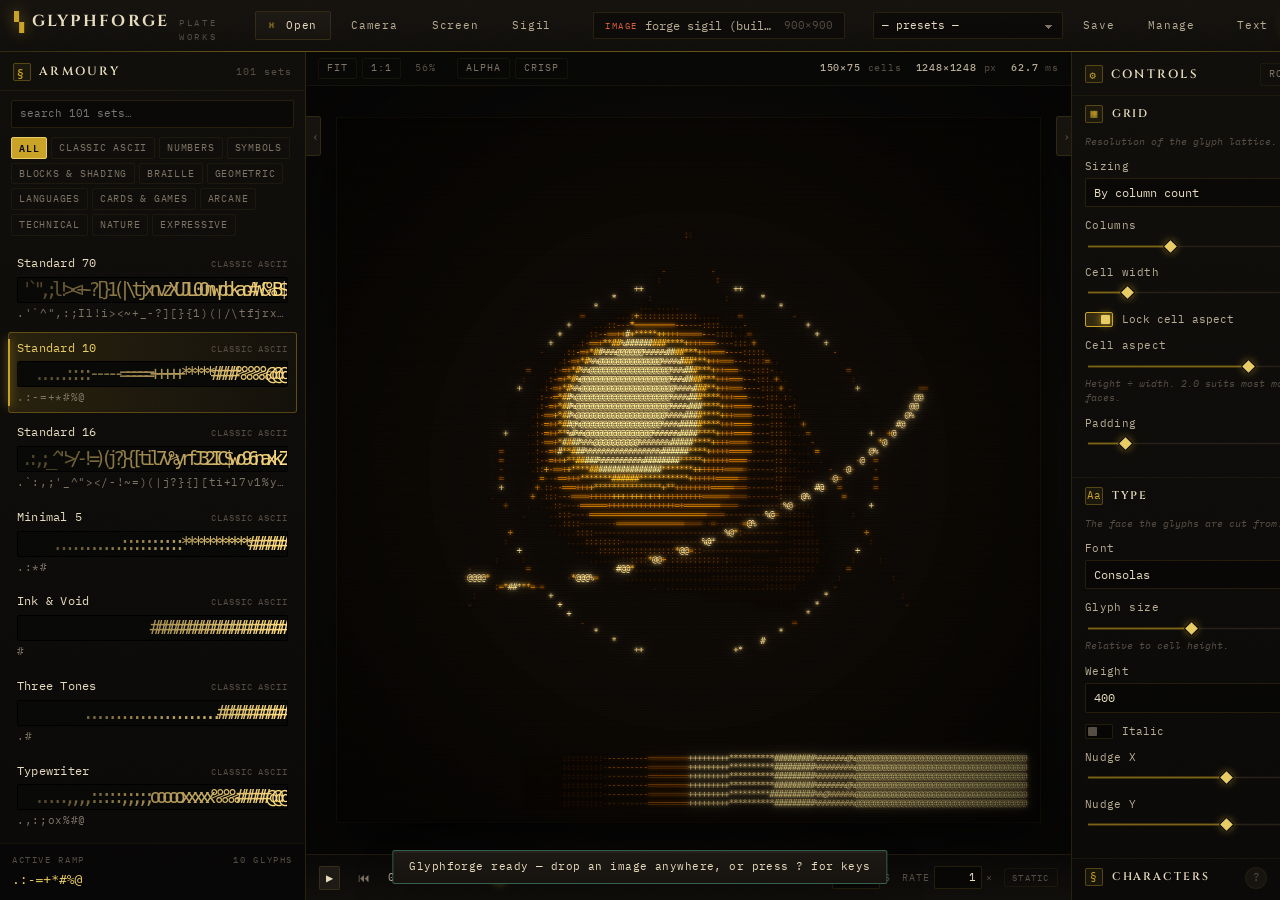
==== index.html @ 23aca5ae "Glyphforge: a browser studio for glyph art A dependency-free ASCII/glyph art generator that runs ent" ====
<!doctype html>
<html lang="en">
<head>
<meta charset="utf-8">
<meta name="viewport" content="width=device-width, initial-scale=1">
<title>Glyphforge — ASCII Plate Works</title>
<meta name="description" content="A studio for turning images, video and live capture into glyph art.">

<link rel="preconnect" href="https://fonts.googleapis.com">
<link rel="preconnect" href="https://fonts.gstatic.com" crossorigin>
<link href="https://fonts.googleapis.com/css2?family=Cinzel:wght@400;600;700&family=IBM+Plex+Mono:ital,wght@0,300;0,400;0,500;0,600;1,400&display=swap" rel="stylesheet">

<link rel="stylesheet" href="css/app.css">
<link rel="icon" href="data:image/svg+xml,%3Csvg xmlns='http://www.w3.org/2000/svg' viewBox='0 0 32 32'%3E%3Crect width='32' height='32' fill='%230a0908'/%3E%3Ctext x='16' y='23' font-size='20' text-anchor='middle' fill='%23c9a227' font-family='serif'%3E%40%3C/text%3E%3C/svg%3E">
</head>
<body>

<div class="grain" aria-hidden="true"></div>

<div class="app">

  <!-- ══════════════════════════ TOP BAR ══════════════════════════ -->
  <header class="topbar">
    <div class="mark">
      <span class="mark-glyph">▚</span>
      <span class="mark-name">Glyphforge</span>
      <span class="mark-sub">plate works</span>
    </div>

    <nav class="tb-group" aria-label="Source">
      <button class="btn" id="btnOpen" title="Open image, video, GIF or a folder of frames (O)">
        <span class="btn-key">⌘</span> Open
      </button>
      <button class="btn btn-quiet" id="btnCam" title="Use the camera as a live source">Camera</button>
      <button class="btn btn-quiet" id="btnScreen" title="Capture a screen or window">Screen</button>
      <button class="btn btn-quiet" id="btnSample" title="Return to the built-in test sigil">Sigil</button>
    </nav>

    <div class="tb-spacer"></div>

    <div class="tb-group tb-source" id="sourceInfo" title="Current source">
      <span class="src-kind" id="srcKind">image</span>
      <span class="src-name" id="srcName">forge sigil</span>
      <span class="src-dim" id="srcDim">900×900</span>
    </div>

    <div class="tb-spacer"></div>

    <nav class="tb-group" aria-label="Presets">
      <select id="presetSelect" class="select select-preset" title="Load a preset">
        <option value="">— presets —</option>
      </select>
      <button class="btn btn-quiet" id="btnPresetSave" title="Save current settings as a preset (S)">Save</button>
      <button class="btn btn-quiet" id="btnPresetManage" title="Manage, import and export presets">Manage</button>
    </nav>

    <nav class="tb-group" aria-label="Output">
      <button class="btn btn-quiet" id="btnText" title="View and copy as plain text (T)">Text</button>
      <button class="btn btn-gold" id="btnExport" title="Export (E)">Export</button>
    </nav>
  </header>

  <!-- ══════════════════════════ BODY ══════════════════════════ -->
  <main class="body">

    <!-- ─────────── LEFT: glyph armoury ─────────── -->
    <aside class="rail rail-left" id="railLeft">
      <div class="rail-head">
        <h2 class="rail-title"><span class="sigil">§</span> Armoury</h2>
        <span class="rail-count" id="setCount">—</span>
      </div>

      <div class="rail-search">
        <input type="search" id="setSearch" placeholder="search 60+ sets…" autocomplete="off" spellcheck="false">
      </div>

      <div class="cat-strip" id="catStrip" role="tablist" aria-label="Character categories"></div>

      <div class="set-list" id="setList" role="listbox" aria-label="Character sets"></div>

      <div class="rail-foot">
        <div class="ramp-readout">
          <div class="ramp-label">active ramp <span id="rampLen"></span></div>
          <div class="ramp-glyphs" id="rampGlyphs"></div>
        </div>
      </div>
    </aside>

    <button class="rail-toggle rail-toggle-left" id="toggleLeft" title="Collapse the armoury">‹</button>

    <!-- ─────────── CENTRE: stage ─────────── -->
    <section class="stage">
      <div class="stage-bar">
        <div class="sb-group">
          <button class="chip" id="btnFit" title="Fit plate to view (F)">Fit</button>
          <button class="chip" id="btnActual" title="Actual pixels (1)">1:1</button>
          <span class="chip chip-static" id="zoomLabel">100%</span>
        </div>
        <div class="sb-group">
          <button class="chip chip-toggle" id="btnCheck" title="Show a checkerboard behind transparency">Alpha</button>
          <button class="chip chip-toggle" id="btnPixel" title="Disable smoothing when zoomed">Crisp</button>
        </div>
        <div class="sb-spacer"></div>
        <div class="sb-group sb-stats">
          <span class="stat"><b id="statGrid">—</b> cells</span>
          <span class="stat"><b id="statSize">—</b> px</span>
          <span class="stat"><b id="statMs">—</b> ms</span>
        </div>
      </div>

      <div class="viewport" id="viewport">
        <div class="plate-wrap" id="plateWrap">
          <canvas id="plate"></canvas>
        </div>
        <div class="drop-veil" id="dropVeil">
          <div class="drop-inner">
            <div class="drop-mark">▚</div>
            <div class="drop-text">release to forge</div>
            <div class="drop-hint">images · video · gif · webp · frame sequences</div>
          </div>
        </div>
      </div>

      <div class="transport" id="transport">
        <button class="tp-btn" id="btnPlay" title="Play / pause (Space)">▶</button>
        <button class="tp-btn tp-quiet" id="btnRewind" title="Return to zero (Home)">⏮</button>
        <div class="tp-time"><span id="tpTime">0.00</span><span class="tp-dim">/</span><span id="tpDur">8.00</span>s</div>
        <input type="range" class="tp-scrub" id="tpScrub" min="0" max="1000" value="0" title="Scrub the timeline">
        <label class="tp-field" title="Loop length driving the LFOs">
          loop <input type="number" id="tpLoop" min="0.5" max="120" step="0.5" value="8"><span>s</span>
        </label>
        <label class="tp-field" title="Playback rate">
          rate <input type="number" id="tpSpeed" min="0.05" max="8" step="0.05" value="1"><span>×</span>
        </label>
        <span class="tp-badge" id="tpBadge">static</span>
      </div>
    </section>

    <button class="rail-toggle rail-toggle-right" id="toggleRight" title="Collapse controls">›</button>

    <!-- ─────────── RIGHT: controls ─────────── -->
    <aside class="rail rail-right" id="railRight">
      <div class="rail-head">
        <h2 class="rail-title"><span class="sigil">⚙</span> Controls</h2>
        <div class="rail-head-actions">
          <button class="mini" id="btnRandom" title="Randomise the look (R)">Roll</button>
          <button class="mini" id="btnReset" title="Reset every parameter">Reset</button>
        </div>
      </div>
      <div class="groups" id="groups"></div>
    </aside>
  </main>
</div>

<!-- ══════════════════════════ MODALS ══════════════════════════ -->

<div class="modal-veil" id="modalVeil" hidden>

  <!-- Export -->
  <div class="modal" id="modalExport" hidden role="dialog" aria-labelledby="exportTitle">
    <div class="modal-head">
      <h3 id="exportTitle"><span class="sigil">⬓</span> Export</h3>
      <button class="modal-x" data-close>✕</button>
    </div>
    <div class="modal-body">
      <div class="tabs" id="exportTabs">
        <button class="tab is-on" data-tab="still">Still</button>
        <button class="tab" data-tab="text">Text &amp; vector</button>
        <button class="tab" data-tab="motion">Motion</button>
      </div>

      <section class="tabpane is-on" data-pane="still">
        <div class="field">
          <label>Scale</label>
          <select id="exScale" class="select">
            <option value="1">1× — as rendered</option>
            <option value="2">2×</option>
            <option value="3">3×</option>
            <option value="4">4×</option>
          </select>
        </div>
        <p class="note" id="exStillNote">—</p>
        <div class="modal-actions">
          <button class="btn btn-gold" id="exPNG">Save PNG</button>
          <button class="btn" id="exJPG">Save JPEG</button>
          <button class="btn btn-quiet" id="exClip">Copy image</button>
        </div>
      </section>

      <section class="tabpane" data-pane="text">
        <label class="check"><input type="checkbox" id="exTrim" checked> Trim trailing spaces</label>
        <p class="note">Plain text drops colour. ANSI keeps 24-bit colour for terminals.
           SVG and HTML both stay live text you can select and restyle.</p>
        <div class="modal-actions">
          <button class="btn btn-gold" id="exTXT">Save .txt</button>
          <button class="btn" id="exANSI">Save .ans</button>
          <button class="btn" id="exSVG">Save .svg</button>
          <button class="btn" id="exHTML">Save .html</button>
          <button class="btn btn-quiet" id="exCopyText">Copy text</button>
        </div>
      </section>

      <section class="tabpane" data-pane="motion">
        <div class="field-row">
          <div class="field">
            <label>Format</label>
            <select id="exFormat" class="select">
              <option value="gif">Animated GIF — frame exact</option>
              <option value="webm">Video (WebM) — records in real time</option>
              <option value="zip">PNG sequence (.zip) — frame exact</option>
              <option value="txtzip">Text sequence (.zip) — frame exact</option>
            </select>
          </div>
          <div class="field field-narrow">
            <label>FPS</label>
            <input type="number" id="exFps" class="input" min="1" max="60" step="1" value="20">
          </div>
          <div class="field field-narrow">
            <label>Seconds</label>
            <input type="number" id="exDur" class="input" min="0.2" max="120" step="0.1" value="4">
          </div>
        </div>
        <div class="field-row" id="gifOpts">
          <div class="field field-narrow">
            <label>GIF colours</label>
            <select id="exColors" class="select">
              <option value="256">256</option>
              <option value="128">128</option>
              <option value="64">64</option>
              <option value="32">32</option>
              <option value="16">16</option>
            </select>
          </div>
          <label class="check"><input type="checkbox" id="exGifDither"> Dither GIF colours</label>
        </div>
        <p class="note" id="exMotionNote">—</p>
        <div class="progress" id="exProgress" hidden>
          <div class="progress-bar"><i id="exProgressBar"></i></div>
          <div class="progress-text" id="exProgressText">—</div>
        </div>
        <div class="modal-actions">
          <button class="btn btn-gold" id="exRender">Render</button>
          <button class="btn btn-quiet" id="exCancel" hidden>Cancel</button>
        </div>
      </section>
    </div>
  </div>

  <!-- Text view -->
  <div class="modal modal-wide" id="modalText" hidden role="dialog" aria-labelledby="textTitle">
    <div class="modal-head">
      <h3 id="textTitle"><span class="sigil">≡</span> Plain text</h3>
      <button class="modal-x" data-close>✕</button>
    </div>
    <div class="modal-body">
      <div class="text-tools">
        <span class="note" id="textStats">—</span>
        <div class="tt-actions">
          <button class="btn btn-quiet" id="txtCopy">Copy</button>
          <button class="btn btn-quiet" id="txtSave">Save .txt</button>
        </div>
      </div>
      <textarea id="textOut" class="text-out" readonly spellcheck="false"></textarea>
    </div>
  </div>

  <!-- Preset manager -->
  <div class="modal" id="modalPresets" hidden role="dialog" aria-labelledby="presetTitle">
    <div class="modal-head">
      <h3 id="presetTitle"><span class="sigil">✦</span> Presets</h3>
      <button class="modal-x" data-close>✕</button>
    </div>
    <div class="modal-body">
      <div class="field-row">
        <div class="field">
          <label>Save current settings as</label>
          <input type="text" id="presetName" class="input" placeholder="name this plate" maxlength="60">
        </div>
        <button class="btn btn-gold" id="presetSaveGo">Save</button>
      </div>
      <div class="preset-list" id="presetList"></div>
      <div class="modal-actions modal-actions-split">
        <div>
          <button class="btn btn-quiet" id="presetImport">Import JSON…</button>
          <input type="file" id="presetFile" accept=".json,application/json" hidden>
        </div>
        <div>
          <button class="btn btn-quiet" id="presetExportAll">Export all</button>
        </div>
      </div>
    </div>
  </div>

  <!-- Animation binding editor -->
  <div class="modal modal-narrow" id="modalAnim" hidden role="dialog" aria-labelledby="animTitle">
    <div class="modal-head">
      <h3 id="animTitle"><span class="sigil">∿</span> Animate <em id="animParam"></em></h3>
      <button class="modal-x" data-close>✕</button>
    </div>
    <div class="modal-body" id="animBody"></div>
  </div>

  <!-- Help -->
  <div class="modal" id="modalHelp" hidden role="dialog" aria-labelledby="helpTitle">
    <div class="modal-head">
      <h3 id="helpTitle"><span class="sigil">?</span> Shortcuts</h3>
      <button class="modal-x" data-close>✕</button>
    </div>
    <div class="modal-body">
      <dl class="keys">
        <dt>O</dt><dd>Open a file</dd>
        <dt>Space</dt><dd>Play / pause</dd>
        <dt>F</dt><dd>Fit plate to view</dd>
        <dt>1</dt><dd>Actual pixels</dd>
        <dt>T</dt><dd>Plain-text view</dd>
        <dt>E</dt><dd>Export</dd>
        <dt>S</dt><dd>Save preset</dd>
        <dt>R</dt><dd>Roll a random look</dd>
        <dt>[ &nbsp;]</dt><dd>Character offset −/+</dd>
        <dt>, &nbsp;.</dt><dd>Depth −/+</dd>
        <dt>&lt; &nbsp;&gt;</dt><dd>Columns −/+</dd>
        <dt>I</dt><dd>Invert</dd>
        <dt>X</dt><dd>Reverse ramp</dd>
        <dt>↑ ↓</dt><dd>Previous / next character set</dd>
        <dt>Esc</dt><dd>Close dialog</dd>
        <dt>?</dt><dd>This list</dd>
      </dl>
      <p class="note">Drop files anywhere on the stage. Everything runs locally — nothing is uploaded.</p>
    </div>
  </div>
</div>

<div class="toast-stack" id="toasts" aria-live="polite"></div>

<button class="help-fab" id="btnHelp" title="Shortcuts (?)">?</button>

<input type="file" id="fileInput" accept="image/*,video/*" multiple hidden>

<!-- ══════════════════════════ SCRIPTS ══════════════════════════ -->
<script src="js/charsets.js"></script>
<script src="js/palettes.js"></script>
<script src="js/imageproc.js"></script>
<script src="js/renderer.js"></script>
<script src="js/media.js"></script>
<script src="js/params.js"></script>
<script src="js/anim.js"></script>
<script src="js/lib/zip.js"></script>
<script src="js/lib/gifenc.js"></script>
<script src="js/exporters.js"></script>
<script src="js/presets.js"></script>
<script src="js/ui.js"></script>
<script src="js/main.js"></script>
</body>
</html>
---- css/app.css ----
/* ==========================================================================
   GLYPHFORGE — app.css
   "Forge & Vellum": engraved caps, gold-leaf hairlines, ember accents on a
   warm near-black. Ornament lives at the edges; the controls stay surgical.
   ========================================================================== */

/* ───────────────────────────── tokens ───────────────────────────── */
:root {
  --ink:        #0a0908;
  --ink-1:      #100e0b;
  --ink-2:      #16130f;
  --ink-3:      #1d1914;
  --ink-4:      #262019;

  --vellum:     #e8dcc0;
  --vellum-2:   #b8ac94;
  --vellum-3:   #7d7364;
  --vellum-4:   #554d43;

  --gold:       #c9a227;
  --gold-hi:    #e8cc63;
  --gold-lo:    #7a6218;
  --ember:      #d95d39;
  --ember-hi:   #f08a5d;
  --verdigris:  #4a9c86;

  --rule:        rgba(201, 162, 39, 0.15);
  --rule-strong: rgba(201, 162, 39, 0.34);
  --rule-faint:  rgba(201, 162, 39, 0.07);

  --display: 'Cinzel', 'Trajan Pro', 'Palatino Linotype', 'Book Antiqua', Georgia, serif;
  --mono: 'IBM Plex Mono', 'Cascadia Mono', Consolas, 'DejaVu Sans Mono', monospace;

  --rail-w: 306px;
  --topbar-h: 52px;
  --transport-h: 46px;

  --ease: cubic-bezier(.22, .61, .36, 1);
  --shadow-lift: 0 18px 48px -12px rgba(0, 0, 0, .85), 0 2px 0 rgba(232, 220, 192, .04) inset;
}

/* ───────────────────────────── reset ───────────────────────────── */
*, *::before, *::after { box-sizing: border-box; }

html, body {
  height: 100%;
  margin: 0;
  overflow: hidden;
}

body {
  background: var(--ink);
  color: var(--vellum-2);
  font-family: var(--mono);
  font-size: 12px;
  font-weight: 400;
  line-height: 1.45;
  -webkit-font-smoothing: antialiased;
  text-rendering: optimizeLegibility;
  font-variant-numeric: tabular-nums;
}

::selection { background: var(--gold); color: var(--ink); }

/* film grain over everything — the plate should never look like flat pixels */
.grain {
  position: fixed;
  inset: 0;
  z-index: 9000;
  pointer-events: none;
  opacity: .04;
  mix-blend-mode: overlay;
  background-image: url("data:image/svg+xml,%3Csvg xmlns='http://www.w3.org/2000/svg' width='220' height='220'%3E%3Cfilter id='n'%3E%3CfeTurbulence type='fractalNoise' baseFrequency='0.85' numOctaves='4' stitchTiles='stitch'/%3E%3C/filter%3E%3Crect width='100%25' height='100%25' filter='url(%23n)'/%3E%3C/svg%3E");
}

/* ───────────────────────────── scrollbars ───────────────────────────── */
* { scrollbar-width: thin; scrollbar-color: var(--ink-4) transparent; }
::-webkit-scrollbar { width: 9px; height: 9px; }
::-webkit-scrollbar-track { background: transparent; }
::-webkit-scrollbar-thumb {
  background: var(--ink-4);
  border: 2px solid var(--ink-1);
  border-radius: 6px;
}
::-webkit-scrollbar-thumb:hover { background: var(--gold-lo); }

/* ───────────────────────────── shell ───────────────────────────── */
.app {
  display: grid;
  grid-template-rows: var(--topbar-h) 1fr;
  height: 100vh;
}

/* ═════════════════════════════ TOP BAR ═════════════════════════════ */
.topbar {
  display: flex;
  align-items: center;
  gap: 14px;
  padding: 0 14px;
  background: linear-gradient(180deg, var(--ink-2), var(--ink-1));
  border-bottom: 1px solid var(--rule);
  position: relative;
  z-index: 40;
}
.topbar::after {
  /* a hairline of gold leaf under the bar */
  content: '';
  position: absolute;
  left: 0; right: 0; bottom: -1px; height: 1px;
  background: linear-gradient(90deg, transparent, var(--rule-strong) 18%, var(--rule-strong) 82%, transparent);
}

.mark { display: flex; align-items: baseline; gap: 8px; user-select: none; }
.mark-glyph {
  font-size: 17px;
  color: var(--gold);
  transform: translateY(1px);
  text-shadow: 0 0 14px rgba(201, 162, 39, .55);
}
.mark-name {
  font-family: var(--display);
  font-weight: 700;
  font-size: 16px;
  letter-spacing: .13em;
  color: var(--vellum);
  text-transform: uppercase;
}
.mark-sub {
  font-size: 9px;
  letter-spacing: .3em;
  text-transform: uppercase;
  color: var(--vellum-4);
  padding-left: 2px;
}

.tb-group { display: flex; align-items: center; gap: 6px; }
.tb-spacer { flex: 1 1 auto; }

.tb-source {
  gap: 8px;
  padding: 4px 11px;
  border: 1px solid var(--rule);
  border-radius: 2px;
  background: rgba(0, 0, 0, .3);
  max-width: 34vw;
  overflow: hidden;
}
.src-kind {
  font-size: 9px; letter-spacing: .16em; text-transform: uppercase;
  color: var(--ember); flex: none;
}
.src-name {
  color: var(--vellum-2);
  white-space: nowrap; overflow: hidden; text-overflow: ellipsis;
}
.src-dim { color: var(--vellum-4); flex: none; font-size: 11px; }

/* ───────────────────────────── buttons ───────────────────────────── */
.btn {
  font: inherit;
  font-size: 11px;
  letter-spacing: .07em;
  color: var(--vellum);
  background: linear-gradient(180deg, var(--ink-3), var(--ink-2));
  border: 1px solid var(--rule);
  border-radius: 2px;
  padding: 6px 13px;
  cursor: pointer;
  transition: background .15s var(--ease), border-color .15s var(--ease), color .15s var(--ease), transform .08s var(--ease);
  white-space: nowrap;
}
.btn:hover { border-color: var(--rule-strong); background: linear-gradient(180deg, var(--ink-4), var(--ink-3)); }
.btn:active { transform: translateY(1px); }
.btn:focus-visible { outline: 1px solid var(--gold); outline-offset: 1px; }

.btn-quiet { color: var(--vellum-2); background: transparent; border-color: transparent; }
.btn-quiet:hover { color: var(--vellum); background: rgba(255, 255, 255, .035); border-color: var(--rule); }

.btn-gold {
  color: #1a1408;
  background: linear-gradient(180deg, var(--gold-hi), var(--gold));
  border-color: var(--gold-hi);
  font-weight: 600;
  box-shadow: 0 0 20px -6px rgba(201, 162, 39, .7);
}
.btn-gold:hover { background: linear-gradient(180deg, #f4dd85, var(--gold-hi)); }

.btn-key {
  font-size: 10px; color: var(--gold); opacity: .8; margin-right: 3px;
}

.btn[disabled] { opacity: .38; pointer-events: none; }

.mini {
  font: inherit; font-size: 10px;
  letter-spacing: .1em; text-transform: uppercase;
  color: var(--vellum-3);
  background: transparent;
  border: 1px solid var(--rule-faint);
  border-radius: 2px;
  padding: 3px 8px;
  cursor: pointer;
  transition: all .15s var(--ease);
}
.mini:hover { color: var(--gold-hi); border-color: var(--rule-strong); }

/* ───────────────────────────── selects & inputs ───────────────────────────── */
.select, .input, input[type="search"], input[type="text"], input[type="number"], textarea {
  font: inherit;
  color: var(--vellum);
  background: rgba(0, 0, 0, .38);
  border: 1px solid var(--rule);
  border-radius: 2px;
  padding: 5px 8px;
  width: 100%;
  transition: border-color .15s var(--ease), background .15s var(--ease);
}
.select {
  appearance: none;
  padding-right: 24px;
  background-image: linear-gradient(45deg, transparent 50%, var(--vellum-3) 50%),
                    linear-gradient(135deg, var(--vellum-3) 50%, transparent 50%);
  background-position: calc(100% - 13px) calc(50% + 1px), calc(100% - 9px) calc(50% + 1px);
  background-size: 4px 4px, 4px 4px;
  background-repeat: no-repeat;
  cursor: pointer;
}
.select option { background: var(--ink-2); color: var(--vellum); }
.select:hover, .input:hover { border-color: var(--rule-strong); }
.select:focus, .input:focus, input:focus, textarea:focus {
  outline: none;
  border-color: var(--gold);
  background: rgba(0, 0, 0, .55);
}
.select-preset { width: 190px; font-size: 11px; }
input[type="number"] { -moz-appearance: textfield; }
input[type="number"]::-webkit-outer-spin-button,
input[type="number"]::-webkit-inner-spin-button { -webkit-appearance: none; margin: 0; }

/* ═════════════════════════════ BODY ═════════════════════════════ */
.body {
  display: grid;
  grid-template-columns: var(--rail-w) 1fr var(--rail-w);
  min-height: 0;
  position: relative;
}
.body.no-left { grid-template-columns: 0 1fr var(--rail-w); }
.body.no-right { grid-template-columns: var(--rail-w) 1fr 0; }
.body.no-left.no-right { grid-template-columns: 0 1fr 0; }

/* ───────────────────────────── rails ───────────────────────────── */
.rail {
  display: flex;
  flex-direction: column;
  min-height: 0;
  background: linear-gradient(180deg, var(--ink-1), var(--ink));
  position: relative;
  overflow: hidden;
  transition: opacity .2s var(--ease);
}
.rail-left { border-right: 1px solid var(--rule); }
.rail-right { border-left: 1px solid var(--rule); }
.no-left .rail-left, .no-right .rail-right { opacity: 0; pointer-events: none; }

.rail-head {
  display: flex;
  align-items: center;
  justify-content: space-between;
  gap: 8px;
  padding: 11px 13px 9px;
  border-bottom: 1px solid var(--rule-faint);
  flex: none;
}
.rail-title {
  margin: 0;
  font-family: var(--display);
  font-size: 12px;
  font-weight: 600;
  letter-spacing: .19em;
  text-transform: uppercase;
  color: var(--vellum);
  display: flex; align-items: center; gap: 8px;
}
.sigil {
  display: inline-grid;
  place-items: center;
  width: 18px; height: 18px;
  font-family: var(--mono);
  font-size: 11px;
  color: var(--gold);
  border: 1px solid var(--rule-strong);
  border-radius: 2px;
  background: rgba(201, 162, 39, .07);
}
.rail-count { font-size: 10px; color: var(--vellum-4); letter-spacing: .1em; }
.rail-head-actions { display: flex; gap: 5px; }

.rail-toggle {
  position: absolute;
  top: calc(var(--topbar-h) + 12px);
  z-index: 30;
  width: 15px; height: 40px;
  display: grid; place-items: center;
  font-family: var(--mono);
  font-size: 12px;
  color: var(--vellum-4);
  background: var(--ink-2);
  border: 1px solid var(--rule);
  cursor: pointer;
  transition: color .15s var(--ease), background .15s var(--ease);
}
.rail-toggle:hover { color: var(--gold); background: var(--ink-3); }
.rail-toggle-left { left: var(--rail-w); border-radius: 0 3px 3px 0; border-left: none; }
.rail-toggle-right { right: var(--rail-w); border-radius: 3px 0 0 3px; border-right: none; }
.no-left .rail-toggle-left { left: 0; }
.no-right .rail-toggle-right { right: 0; }

/* ───────────────────────────── armoury (left) ───────────────────────────── */
.rail-search { padding: 9px 11px; flex: none; }
.rail-search input { font-size: 11px; }

.cat-strip {
  display: flex; flex-wrap: wrap; gap: 4px;
  padding: 0 11px 9px;
  flex: none;
}
.cat-chip {
  font: inherit; font-size: 9.5px;
  letter-spacing: .08em; text-transform: uppercase;
  color: var(--vellum-3);
  background: transparent;
  border: 1px solid var(--rule-faint);
  border-radius: 2px;
  padding: 3px 7px;
  cursor: pointer;
  transition: all .14s var(--ease);
}
.cat-chip:hover { color: var(--vellum); border-color: var(--rule); }
.cat-chip.is-on {
  color: var(--ink);
  background: var(--gold);
  border-color: var(--gold-hi);
  font-weight: 600;
}

.set-list {
  flex: 1 1 auto;
  overflow-y: auto;
  padding: 2px 8px 10px;
  min-height: 0;
}

.set-item {
  display: block;
  width: 100%;
  text-align: left;
  font: inherit;
  color: inherit;
  background: transparent;
  border: 1px solid transparent;
  border-radius: 3px;
  padding: 7px 8px 6px;
  margin-bottom: 3px;
  cursor: pointer;
  position: relative;
  transition: background .14s var(--ease), border-color .14s var(--ease);
}
.set-item:hover { background: rgba(232, 220, 192, .035); border-color: var(--rule-faint); }
.set-item.is-on {
  background: linear-gradient(90deg, rgba(201, 162, 39, .14), rgba(201, 162, 39, .03));
  border-color: var(--rule-strong);
}
.set-item.is-on::before {
  content: '';
  position: absolute; left: -1px; top: 6px; bottom: 6px; width: 2px;
  background: var(--gold);
  box-shadow: 0 0 10px var(--gold);
}
.set-top { display: flex; align-items: baseline; justify-content: space-between; gap: 8px; }
.set-name { color: var(--vellum); font-size: 11.5px; letter-spacing: .02em; }
.set-item.is-on .set-name { color: var(--gold-hi); }
.set-cat { font-size: 9px; color: var(--vellum-4); letter-spacing: .1em; text-transform: uppercase; flex: none; }
.set-preview {
  display: block;
  width: 100%;
  height: 26px;
  margin-top: 5px;
  border-radius: 2px;
  background: #000;
  image-rendering: pixelated;
  border: 1px solid rgba(0, 0, 0, .6);
}
.set-glyphs {
  margin-top: 3px;
  font-size: 11px;
  color: var(--vellum-3);
  white-space: nowrap;
  overflow: hidden;
  text-overflow: ellipsis;
  letter-spacing: .06em;
}
.set-note {
  margin-top: 3px; font-size: 9.5px; color: var(--vellum-4); font-style: italic;
}

.rail-foot {
  flex: none;
  border-top: 1px solid var(--rule-faint);
  padding: 9px 12px 11px;
  background: rgba(0, 0, 0, .3);
}
.ramp-label {
  font-size: 9px; letter-spacing: .18em; text-transform: uppercase;
  color: var(--vellum-4); margin-bottom: 5px;
  display: flex; justify-content: space-between;
}
.ramp-glyphs {
  font-size: 13px; line-height: 1.4;
  color: var(--gold-hi);
  word-break: break-all;
  max-height: 58px; overflow: hidden;
}

/* ───────────────────────────── stage ───────────────────────────── */
.stage {
  display: grid;
  grid-template-rows: 34px 1fr var(--transport-h);
  min-width: 0; min-height: 0;
  background:
    radial-gradient(ellipse 70% 55% at 50% 42%, rgba(217, 93, 57, .055), transparent 70%),
    radial-gradient(ellipse 90% 70% at 50% 50%, rgba(201, 162, 39, .035), transparent 72%),
    var(--ink);
  position: relative;
}

.stage-bar {
  display: flex; align-items: center; gap: 12px;
  padding: 0 12px;
  border-bottom: 1px solid var(--rule-faint);
  background: rgba(0, 0, 0, .28);
}
.sb-group { display: flex; align-items: center; gap: 5px; }
.sb-spacer { flex: 1; }
.chip {
  font: inherit; font-size: 10px;
  letter-spacing: .1em; text-transform: uppercase;
  color: var(--vellum-3);
  background: transparent;
  border: 1px solid var(--rule-faint);
  border-radius: 2px;
  padding: 2px 8px;
  cursor: pointer;
  transition: all .14s var(--ease);
}
.chip:hover { color: var(--vellum); border-color: var(--rule); }
.chip.is-on { color: var(--gold-hi); border-color: var(--rule-strong); background: rgba(201, 162, 39, .1); }
.chip-static { cursor: default; pointer-events: none; color: var(--vellum-4); border-color: transparent; }
.sb-stats { gap: 14px; }
.stat { font-size: 10px; color: var(--vellum-4); letter-spacing: .08em; }
.stat b { color: var(--vellum-2); font-weight: 500; }

.viewport {
  position: relative;
  overflow: hidden;
  min-height: 0;
  cursor: grab;
}
.viewport.is-panning { cursor: grabbing; }
.viewport::after {
  /* vignette so the plate sits in a lit pool */
  content: '';
  position: absolute; inset: 0;
  pointer-events: none;
  background: radial-gradient(ellipse 75% 75% at 50% 50%, transparent 45%, rgba(0, 0, 0, .55) 100%);
}

.plate-wrap {
  /* Pinned to the viewport origin so the pan/zoom transform is the only thing
     positioning it — otherwise the parent's own layout offset is added in. */
  position: absolute;
  left: 0;
  top: 0;
  transform-origin: 0 0;
  will-change: transform;
  box-shadow: 0 30px 80px -20px rgba(0, 0, 0, .9), 0 0 0 1px rgba(201, 162, 39, .18);
}
.plate-wrap.is-checker {
  background-image:
    linear-gradient(45deg, #1a1a1a 25%, transparent 25%, transparent 75%, #1a1a1a 75%),
    linear-gradient(45deg, #1a1a1a 25%, #111 25%, #111 75%, #1a1a1a 75%);
  background-size: 16px 16px;
  background-position: 0 0, 8px 8px;
}
#plate { display: block; }
.is-crisp #plate { image-rendering: pixelated; }

.drop-veil {
  position: absolute; inset: 0;
  display: none;
  place-items: center;
  background: rgba(10, 9, 8, .9);
  backdrop-filter: blur(3px);
  z-index: 20;
}
.drop-veil.is-on { display: grid; }
.drop-inner {
  text-align: center;
  padding: 44px 64px;
  border: 1px dashed var(--rule-strong);
  border-radius: 4px;
  background: rgba(201, 162, 39, .04);
}
.drop-mark { font-size: 42px; color: var(--gold); text-shadow: 0 0 30px rgba(201, 162, 39, .6); }
.drop-text {
  font-family: var(--display); font-size: 15px; font-weight: 600;
  letter-spacing: .22em; text-transform: uppercase; color: var(--vellum);
  margin-top: 12px;
}
.drop-hint { margin-top: 6px; font-size: 10px; letter-spacing: .12em; color: var(--vellum-4); }

/* ───────────────────────────── transport ───────────────────────────── */
.transport {
  display: flex; align-items: center; gap: 11px;
  padding: 0 13px;
  border-top: 1px solid var(--rule-faint);
  background: linear-gradient(0deg, var(--ink-1), rgba(0, 0, 0, .2));
}
.tp-btn {
  font: inherit; font-size: 12px;
  width: 28px; height: 24px;
  display: grid; place-items: center;
  color: var(--vellum);
  background: var(--ink-3);
  border: 1px solid var(--rule);
  border-radius: 2px;
  cursor: pointer;
  transition: all .14s var(--ease);
}
.tp-btn:hover { color: var(--gold-hi); border-color: var(--rule-strong); }
.tp-btn.is-on { color: var(--ink); background: var(--gold); border-color: var(--gold-hi); }
.tp-quiet { background: transparent; border-color: transparent; color: var(--vellum-3); }
.tp-time { font-size: 11px; color: var(--vellum-2); min-width: 92px; }
.tp-dim { color: var(--vellum-4); padding: 0 4px; }
.tp-scrub { flex: 1 1 auto; min-width: 60px; }
.tp-field {
  display: flex; align-items: center; gap: 4px;
  font-size: 9.5px; letter-spacing: .1em; text-transform: uppercase; color: var(--vellum-4);
}
.tp-field input { width: 48px; padding: 3px 5px; font-size: 11px; text-align: right; }
.tp-badge {
  font-size: 9px; letter-spacing: .14em; text-transform: uppercase;
  color: var(--vellum-4);
  border: 1px solid var(--rule-faint);
  border-radius: 2px;
  padding: 2px 7px;
}
.tp-badge.is-live { color: var(--ember); border-color: rgba(217, 93, 57, .4); }
.tp-badge.is-anim { color: var(--verdigris); border-color: rgba(74, 156, 134, .4); }

/* ───────────────────────────── control groups (right) ───────────────────────────── */
.groups { flex: 1 1 auto; overflow-y: auto; min-height: 0; padding-bottom: 40px; }

.group { border-bottom: 1px solid var(--rule-faint); }
.group-head {
  display: flex; align-items: center; gap: 9px;
  width: 100%;
  padding: 9px 13px;
  font: inherit;
  background: transparent;
  border: none;
  cursor: pointer;
  color: var(--vellum-2);
  text-align: left;
  transition: background .14s var(--ease);
}
.group-head:hover { background: rgba(232, 220, 192, .03); }
.group-name {
  font-family: var(--display);
  font-size: 11px; font-weight: 600;
  letter-spacing: .17em; text-transform: uppercase;
  color: var(--vellum);
  flex: 1;
}
.group-rule { flex: 1; height: 1px; background: var(--rule-faint); }
.group-caret { font-size: 9px; color: var(--vellum-4); transition: transform .2s var(--ease); }
.group.is-open .group-caret { transform: rotate(90deg); }
.group-mods {
  font-size: 9px; color: var(--verdigris);
  border: 1px solid rgba(74, 156, 134, .35);
  border-radius: 2px; padding: 1px 5px;
}
.group-body { display: none; padding: 2px 13px 14px; }
.group.is-open .group-body { display: block; }
.group-hint {
  font-size: 10px; color: var(--vellum-4); font-style: italic;
  margin: 0 0 10px; line-height: 1.5;
}

/* ───────────────────────────── controls ───────────────────────────── */
.ctl { margin-bottom: 11px; position: relative; }
.ctl.is-hidden { display: none; }

.ctl-head {
  display: flex; align-items: baseline; gap: 6px;
  margin-bottom: 4px;
}
.ctl-label {
  font-size: 10.5px;
  letter-spacing: .04em;
  color: var(--vellum-2);
  flex: 1;
  cursor: default;
}
.ctl-value {
  font-size: 11px;
  color: var(--gold-hi);
  min-width: 46px;
  text-align: right;
  font-variant-numeric: tabular-nums;
}
.ctl-unit { color: var(--vellum-4); font-size: 9.5px; }
.ctl-anim {
  font: inherit; font-size: 10px; line-height: 1;
  width: 16px; height: 15px;
  display: grid; place-items: center;
  color: var(--vellum-4);
  background: transparent;
  border: 1px solid var(--rule-faint);
  border-radius: 2px;
  cursor: pointer;
  flex: none;
  transition: all .14s var(--ease);
}
.ctl-anim:hover { color: var(--verdigris); border-color: rgba(74, 156, 134, .5); }
.ctl-anim.is-on {
  color: var(--ink);
  background: var(--verdigris);
  border-color: var(--verdigris);
}
.ctl-hint {
  font-size: 9.5px; color: var(--vellum-4); font-style: italic;
  margin-top: 3px; line-height: 1.45;
}
.ctl.is-animated .ctl-value { color: var(--verdigris); }

/* range */
input[type="range"] {
  -webkit-appearance: none;
  appearance: none;
  width: 100%;
  height: 16px;
  background: transparent;
  cursor: pointer;
  display: block;
}
input[type="range"]::-webkit-slider-runnable-track {
  height: 3px;
  border-radius: 2px;
  background: linear-gradient(90deg, var(--gold-lo) var(--fill, 0%), var(--ink-4) var(--fill, 0%));
  border: 1px solid rgba(0, 0, 0, .5);
}
input[type="range"]::-webkit-slider-thumb {
  -webkit-appearance: none;
  width: 11px; height: 11px;
  margin-top: -5px;
  background: var(--gold-hi);
  border: 1px solid var(--ink);
  border-radius: 1px;
  transform: rotate(45deg);
  box-shadow: 0 0 8px -1px rgba(201, 162, 39, .8);
  transition: background .12s var(--ease), box-shadow .12s var(--ease);
}
input[type="range"]:hover::-webkit-slider-thumb { background: #fff0bb; box-shadow: 0 0 13px rgba(201, 162, 39, 1); }
input[type="range"]:active::-webkit-slider-thumb { background: var(--ember-hi); box-shadow: 0 0 16px rgba(240, 138, 93, .95); }
input[type="range"]::-moz-range-track {
  height: 3px; border-radius: 2px; background: var(--ink-4); border: 1px solid rgba(0, 0, 0, .5);
}
input[type="range"]::-moz-range-progress { height: 3px; background: var(--gold-lo); border-radius: 2px; }
input[type="range"]::-moz-range-thumb {
  width: 10px; height: 10px;
  background: var(--gold-hi);
  border: 1px solid var(--ink);
  border-radius: 1px;
  box-shadow: 0 0 8px -1px rgba(201, 162, 39, .8);
}
input[type="range"]:focus-visible { outline: 1px solid var(--gold); outline-offset: 2px; }

.ctl.is-animated input[type="range"]::-webkit-slider-thumb {
  background: var(--verdigris);
  box-shadow: 0 0 10px rgba(74, 156, 134, .9);
}

/* toggle */
.tgl { display: flex; align-items: center; gap: 9px; cursor: pointer; user-select: none; }
.tgl input { position: absolute; opacity: 0; pointer-events: none; }
.tgl-box {
  width: 28px; height: 15px;
  border: 1px solid var(--rule);
  border-radius: 2px;
  background: rgba(0, 0, 0, .5);
  position: relative;
  flex: none;
  transition: background .16s var(--ease), border-color .16s var(--ease);
}
.tgl-box::after {
  content: '';
  position: absolute; top: 2px; left: 2px;
  width: 9px; height: 9px;
  background: var(--vellum-4);
  border-radius: 1px;
  transition: transform .16s var(--ease), background .16s var(--ease);
}
.tgl input:checked + .tgl-box { background: rgba(201, 162, 39, .2); border-color: var(--gold); }
.tgl input:checked + .tgl-box::after { transform: translateX(13px); background: var(--gold-hi); box-shadow: 0 0 8px var(--gold); }
.tgl input:focus-visible + .tgl-box { outline: 1px solid var(--gold); outline-offset: 2px; }
.tgl-label { font-size: 10.5px; color: var(--vellum-2); }

/* colour */
.color-row { display: flex; align-items: center; gap: 8px; }
input[type="color"] {
  -webkit-appearance: none;
  appearance: none;
  width: 34px; height: 22px;
  padding: 0;
  background: none;
  border: 1px solid var(--rule);
  border-radius: 2px;
  cursor: pointer;
  flex: none;
}
input[type="color"]::-webkit-color-swatch-wrapper { padding: 2px; }
input[type="color"]::-webkit-color-swatch { border: none; border-radius: 1px; }
input[type="color"]::-moz-color-swatch { border: none; border-radius: 1px; }
.color-hex {
  font-size: 11px; text-transform: uppercase; letter-spacing: .05em;
  width: 84px; padding: 3px 6px;
}
.swatches { display: flex; gap: 3px; flex: 1; flex-wrap: wrap; }
.swatch {
  width: 14px; height: 14px;
  border: 1px solid rgba(0, 0, 0, .6);
  border-radius: 1px;
  cursor: pointer;
  padding: 0;
  transition: transform .12s var(--ease), box-shadow .12s var(--ease);
}
.swatch:hover { transform: scale(1.25); box-shadow: 0 0 0 1px var(--gold); z-index: 2; }

/* palette / gradient preview strip under a select */
.strip {
  height: 12px; width: 100%;
  margin-top: 5px;
  border-radius: 2px;
  border: 1px solid rgba(0, 0, 0, .55);
  display: flex;
  overflow: hidden;
}
.strip i { flex: 1 1 auto; }

/* text control */
.ctl-text-wrap { display: flex; gap: 6px; align-items: center; }
.ctl-text-wrap input { font-size: 13px; letter-spacing: .12em; }
.ctl-count { font-size: 9.5px; color: var(--vellum-4); flex: none; }

/* ═════════════════════════════ MODALS ═════════════════════════════ */
.modal-veil {
  position: fixed; inset: 0;
  z-index: 8000;
  display: grid; place-items: center;
  background: rgba(4, 4, 3, .78);
  backdrop-filter: blur(5px);
  padding: 24px;
  animation: veilIn .18s var(--ease);
}
.modal-veil[hidden] { display: none; }
@keyframes veilIn { from { opacity: 0; } to { opacity: 1; } }

.modal {
  width: min(560px, 100%);
  max-height: min(84vh, 760px);
  display: flex;
  flex-direction: column;
  background: linear-gradient(180deg, var(--ink-2), var(--ink-1));
  border: 1px solid var(--rule-strong);
  border-radius: 3px;
  box-shadow: var(--shadow-lift);
  animation: modalIn .22s var(--ease);
  position: relative;
}
.modal[hidden] { display: none; }
.modal-wide { width: min(920px, 100%); }
.modal-narrow { width: min(430px, 100%); }
@keyframes modalIn { from { opacity: 0; transform: translateY(10px) scale(.99); } to { opacity: 1; transform: none; } }

/* registration ticks in the corners, like a printing plate */
.modal::before, .modal::after {
  content: ''; position: absolute; width: 9px; height: 9px; pointer-events: none;
  border-color: var(--gold); opacity: .5;
}
.modal::before { top: 5px; left: 5px; border-top: 1px solid; border-left: 1px solid; }
.modal::after { bottom: 5px; right: 5px; border-bottom: 1px solid; border-right: 1px solid; }

.modal-head {
  display: flex; align-items: center; justify-content: space-between;
  padding: 13px 16px 11px;
  border-bottom: 1px solid var(--rule);
  flex: none;
}
.modal-head h3 {
  margin: 0;
  font-family: var(--display);
  font-size: 13px; font-weight: 600;
  letter-spacing: .18em; text-transform: uppercase;
  color: var(--vellum);
  display: flex; align-items: center; gap: 9px;
}
.modal-head em { color: var(--gold-hi); font-style: normal; letter-spacing: .06em; text-transform: none; }
.modal-x {
  font: inherit; font-size: 13px;
  width: 24px; height: 24px;
  display: grid; place-items: center;
  color: var(--vellum-3);
  background: transparent; border: 1px solid transparent; border-radius: 2px;
  cursor: pointer;
}
.modal-x:hover { color: var(--ember); border-color: var(--rule); }
.modal-body { padding: 15px 16px 17px; overflow-y: auto; min-height: 0; }

.tabs { display: flex; gap: 2px; margin-bottom: 15px; border-bottom: 1px solid var(--rule-faint); }
.tab {
  font: inherit; font-size: 10.5px;
  letter-spacing: .12em; text-transform: uppercase;
  color: var(--vellum-3);
  background: transparent; border: none;
  border-bottom: 2px solid transparent;
  padding: 6px 12px;
  cursor: pointer;
  transition: all .14s var(--ease);
}
.tab:hover { color: var(--vellum); }
.tab.is-on { color: var(--gold-hi); border-bottom-color: var(--gold); }
.tabpane { display: none; }
.tabpane.is-on { display: block; }

.field { margin-bottom: 11px; }
.field label {
  display: block;
  font-size: 9.5px; letter-spacing: .13em; text-transform: uppercase;
  color: var(--vellum-4); margin-bottom: 4px;
}
.field-row { display: flex; gap: 10px; align-items: flex-end; margin-bottom: 11px; }
.field-row .field { flex: 1; margin-bottom: 0; }
.field-narrow { flex: 0 0 96px !important; }

.check { display: flex; align-items: center; gap: 7px; font-size: 11px; color: var(--vellum-2); cursor: pointer; margin-bottom: 9px; }
.check input { accent-color: var(--gold); width: 13px; height: 13px; }

.note { font-size: 10.5px; color: var(--vellum-4); line-height: 1.6; margin: 8px 0 12px; font-style: italic; }

.modal-actions { display: flex; gap: 8px; flex-wrap: wrap; margin-top: 14px; }
.modal-actions-split { justify-content: space-between; }

.progress { margin: 12px 0 4px; }
.progress-bar {
  height: 3px; background: var(--ink-4); border-radius: 2px; overflow: hidden;
}
.progress-bar i {
  display: block; height: 100%; width: 0;
  background: linear-gradient(90deg, var(--gold-lo), var(--gold-hi));
  transition: width .16s linear;
}
.progress-text { font-size: 10px; color: var(--vellum-4); margin-top: 5px; letter-spacing: .08em; }

.text-tools { display: flex; align-items: center; justify-content: space-between; margin-bottom: 9px; }
.tt-actions { display: flex; gap: 6px; }
.text-out {
  width: 100%;
  height: 54vh;
  font-family: var(--mono);
  font-size: 8px;
  line-height: 1.02;
  letter-spacing: 0;
  white-space: pre;
  overflow: auto;
  resize: vertical;
  color: var(--vellum);
  background: #000;
  border-color: var(--rule);
}

.preset-list {
  max-height: 320px; overflow-y: auto;
  border: 1px solid var(--rule-faint); border-radius: 2px;
  margin-top: 6px;
}
.preset-group-label {
  font-size: 9px; letter-spacing: .18em; text-transform: uppercase;
  color: var(--vellum-4);
  padding: 8px 11px 5px;
  background: rgba(0, 0, 0, .3);
  border-bottom: 1px solid var(--rule-faint);
  position: sticky; top: 0;
}
.preset-row {
  display: flex; align-items: center; gap: 9px;
  padding: 7px 11px;
  border-bottom: 1px solid var(--rule-faint);
}
.preset-row:last-child { border-bottom: none; }
.preset-row:hover { background: rgba(232, 220, 192, .03); }
.preset-info { flex: 1; min-width: 0; }
.preset-title { color: var(--vellum); font-size: 11.5px; }
.preset-note { font-size: 9.5px; color: var(--vellum-4); font-style: italic; }
.preset-acts { display: flex; gap: 4px; flex: none; }

.keys { display: grid; grid-template-columns: 78px 1fr; gap: 6px 14px; margin: 0; align-items: baseline; }
.keys dt {
  font-size: 10px; letter-spacing: .06em;
  color: var(--gold-hi);
  background: rgba(201, 162, 39, .09);
  border: 1px solid var(--rule);
  border-radius: 2px;
  padding: 2px 6px;
  text-align: center;
}
.keys dd { margin: 0; font-size: 11px; color: var(--vellum-2); }

/* anim editor */
.anim-row { display: flex; align-items: center; gap: 9px; margin-bottom: 11px; }
.anim-row > label {
  font-size: 9.5px; letter-spacing: .13em; text-transform: uppercase;
  color: var(--vellum-4); width: 74px; flex: none;
}
.anim-row .select, .anim-row input[type="range"] { flex: 1; }
.anim-row .ctl-value { min-width: 52px; }
.anim-scope {
  height: 60px; width: 100%;
  background: #000;
  border: 1px solid var(--rule);
  border-radius: 2px;
  margin-bottom: 13px;
  display: block;
}

/* ───────────────────────────── toasts ───────────────────────────── */
.toast-stack {
  position: fixed;
  bottom: 16px; left: 50%;
  transform: translateX(-50%);
  z-index: 9500;
  display: flex; flex-direction: column-reverse; gap: 7px;
  align-items: center;
  pointer-events: none;
}
.toast {
  padding: 8px 16px;
  font-size: 11px;
  letter-spacing: .04em;
  color: var(--vellum);
  background: linear-gradient(180deg, var(--ink-3), var(--ink-2));
  border: 1px solid var(--rule-strong);
  border-radius: 2px;
  box-shadow: var(--shadow-lift);
  animation: toastIn .24s var(--ease);
  max-width: 62vw;
}
.toast.is-bad { border-color: rgba(217, 93, 57, .6); color: var(--ember-hi); }
.toast.is-good { border-color: rgba(74, 156, 134, .55); }
.toast.is-out { animation: toastOut .22s var(--ease) forwards; }
@keyframes toastIn { from { opacity: 0; transform: translateY(10px); } to { opacity: 1; transform: none; } }
@keyframes toastOut { to { opacity: 0; transform: translateY(6px); } }

/* ───────────────────────────── help fab ───────────────────────────── */
.help-fab {
  position: fixed;
  right: 13px; bottom: 11px;
  z-index: 60;
  width: 22px; height: 22px;
  display: grid; place-items: center;
  font: inherit; font-size: 11px;
  color: var(--vellum-4);
  background: var(--ink-2);
  border: 1px solid var(--rule-faint);
  border-radius: 50%;
  cursor: pointer;
  transition: all .16s var(--ease);
}
.help-fab:hover { color: var(--gold-hi); border-color: var(--rule-strong); }

/* ───────────────────────────── entrance ───────────────────────────── */
.topbar, .rail-left, .stage, .rail-right { animation: riseIn .5s var(--ease) both; }
.rail-left { animation-delay: .05s; }
.stage { animation-delay: .1s; }
.rail-right { animation-delay: .15s; }
@keyframes riseIn { from { opacity: 0; transform: translateY(7px); } to { opacity: 1; transform: none; } }

@media (prefers-reduced-motion: reduce) {
  *, *::before, *::after { animation-duration: .001ms !important; transition-duration: .001ms !important; }
}

/* ───────────────────────────── narrow screens ───────────────────────────── */
@media (max-width: 1180px) {
  :root { --rail-w: 262px; }
}
@media (max-width: 940px) {
  .body { grid-template-columns: 1fr; grid-template-rows: 1fr; }
  .rail { position: absolute; top: 0; bottom: 0; width: 280px; z-index: 35; box-shadow: var(--shadow-lift); }
  .rail-left { left: 0; }
  .rail-right { right: 0; }
  .no-left .rail-left { transform: translateX(-100%); }
  .no-right .rail-right { transform: translateX(100%); }
  .rail-toggle-left { left: 280px; }
  .rail-toggle-right { right: 280px; }
  .no-left .rail-toggle-left { left: 0; }
  .no-right .rail-toggle-right { right: 0; }
  .mark-sub, .tb-source { display: none; }
}
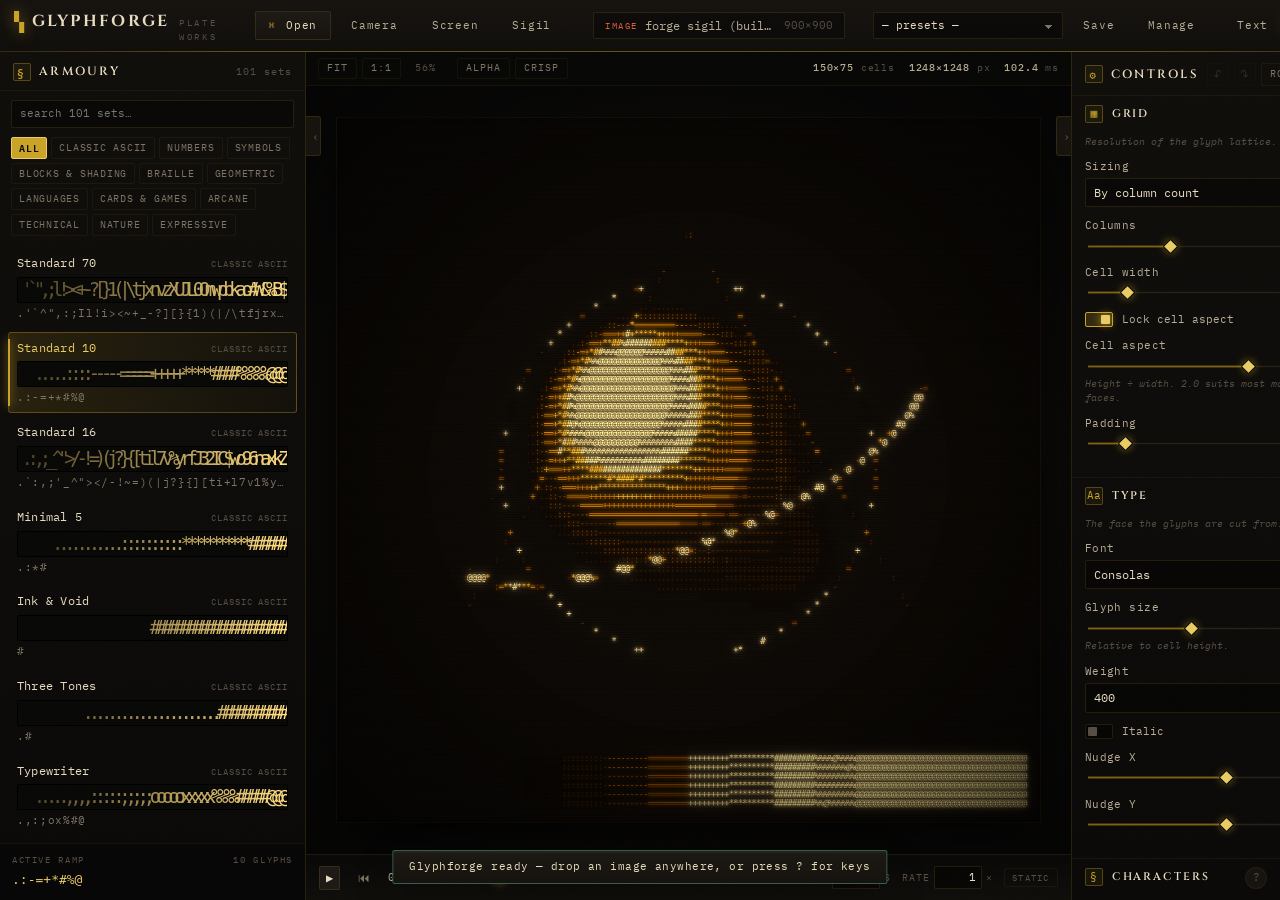
==== commit 214ff74a: "Add undo/redo, a Windows launcher, and README images Undo/redo (Ctrl+Z / Ctrl+Shift+Z, plus toolbar " ====
--- a/index.html
+++ b/index.html
@@ -143,6 +143,8 @@
       <div class="rail-head">
         <h2 class="rail-title"><span class="sigil">⚙</span> Controls</h2>
         <div class="rail-head-actions">
+          <button class="mini mini-icon" id="btnUndo" title="Undo (Ctrl+Z)" disabled>↶</button>
+          <button class="mini mini-icon" id="btnRedo" title="Redo (Ctrl+Shift+Z)" disabled>↷</button>
           <button class="mini" id="btnRandom" title="Randomise the look (R)">Roll</button>
           <button class="mini" id="btnReset" title="Reset every parameter">Reset</button>
         </div>
@@ -308,6 +310,8 @@
     </div>
     <div class="modal-body">
       <dl class="keys">
+        <dt>Ctrl Z</dt><dd>Undo</dd>
+        <dt>Ctrl ⇧ Z</dt><dd>Redo</dd>
         <dt>O</dt><dd>Open a file</dd>
         <dt>Space</dt><dd>Play / pause</dd>
         <dt>F</dt><dd>Fit plate to view</dd>
--- a/css/app.css
+++ b/css/app.css
@@ -203,6 +203,13 @@
   transition: all .15s var(--ease);
 }
 .mini:hover { color: var(--gold-hi); border-color: var(--rule-strong); }
+.mini:disabled { opacity: .3; pointer-events: none; }
+.mini-icon {
+  font-size: 12px;
+  line-height: 1;
+  padding: 2px 6px;
+  min-width: 22px;
+}
 
 /* ───────────────────────────── selects & inputs ───────────────────────────── */
 .select, .input, input[type="search"], input[type="text"], input[type="number"], textarea {
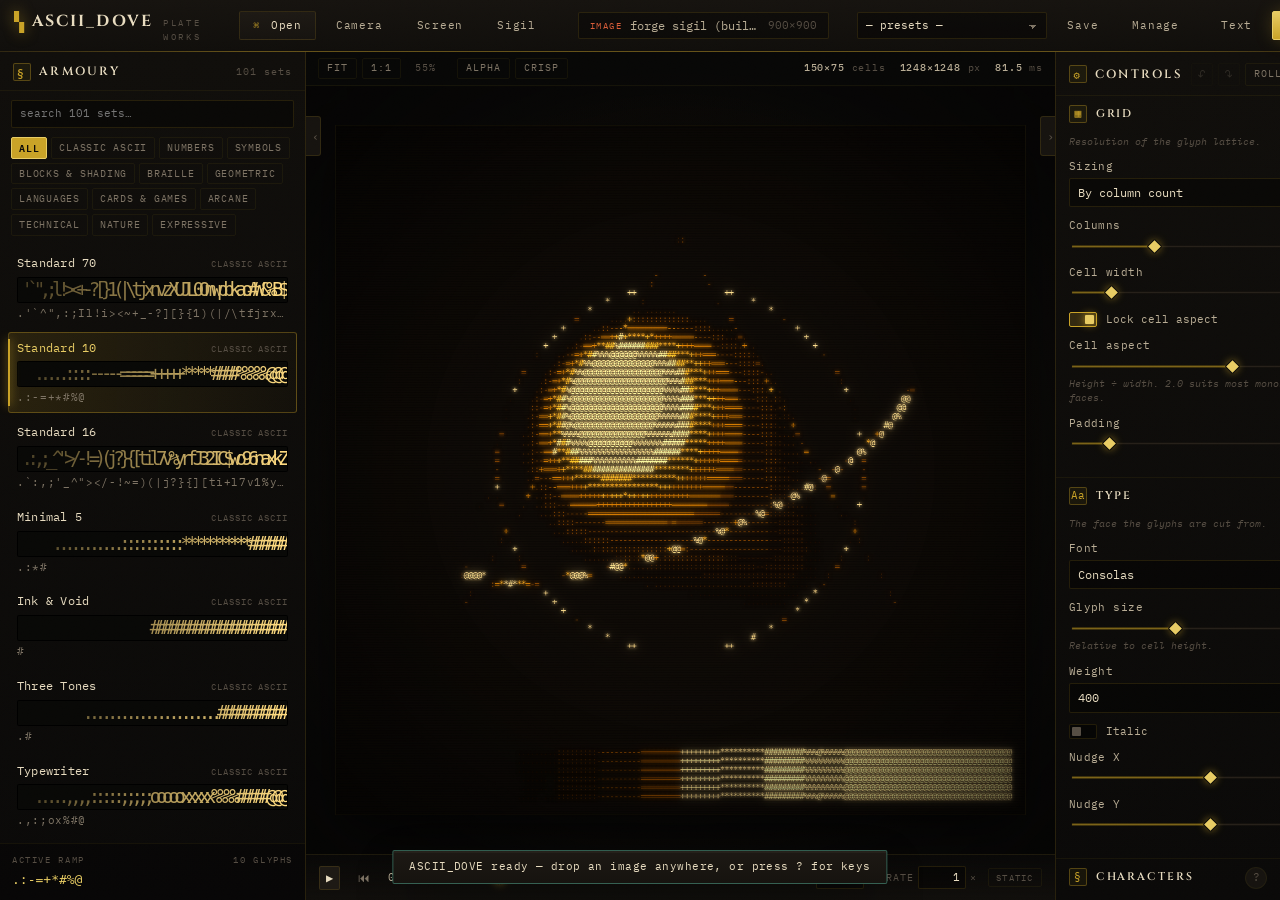
==== commit 1c46f48d: "Rebrand to ASCII_DOVE and add 31 presets Presets go from 16 to 47, grouped into Terminal, Print, Lin" ====
--- a/index.html
+++ b/index.html
@@ -3,7 +3,7 @@
 <head>
 <meta charset="utf-8">
 <meta name="viewport" content="width=device-width, initial-scale=1">
-<title>Glyphforge — ASCII Plate Works</title>
+<title>ASCII_DOVE — glyph plate works</title>
 <meta name="description" content="A studio for turning images, video and live capture into glyph art.">
 
 <link rel="preconnect" href="https://fonts.googleapis.com">
@@ -23,7 +23,7 @@
   <header class="topbar">
     <div class="mark">
       <span class="mark-glyph">▚</span>
-      <span class="mark-name">Glyphforge</span>
+      <span class="mark-name">ASCII_DOVE</span>
       <span class="mark-sub">plate works</span>
     </div>
 
--- a/css/app.css
+++ b/css/app.css
@@ -1,5 +1,5 @@
 /* ==========================================================================
-   GLYPHFORGE — app.css
+   ASCII_DOVE — app.css
    "Forge & Vellum": engraved caps, gold-leaf hairlines, ember accents on a
    warm near-black. Ornament lives at the edges; the controls stay surgical.
    ========================================================================== */
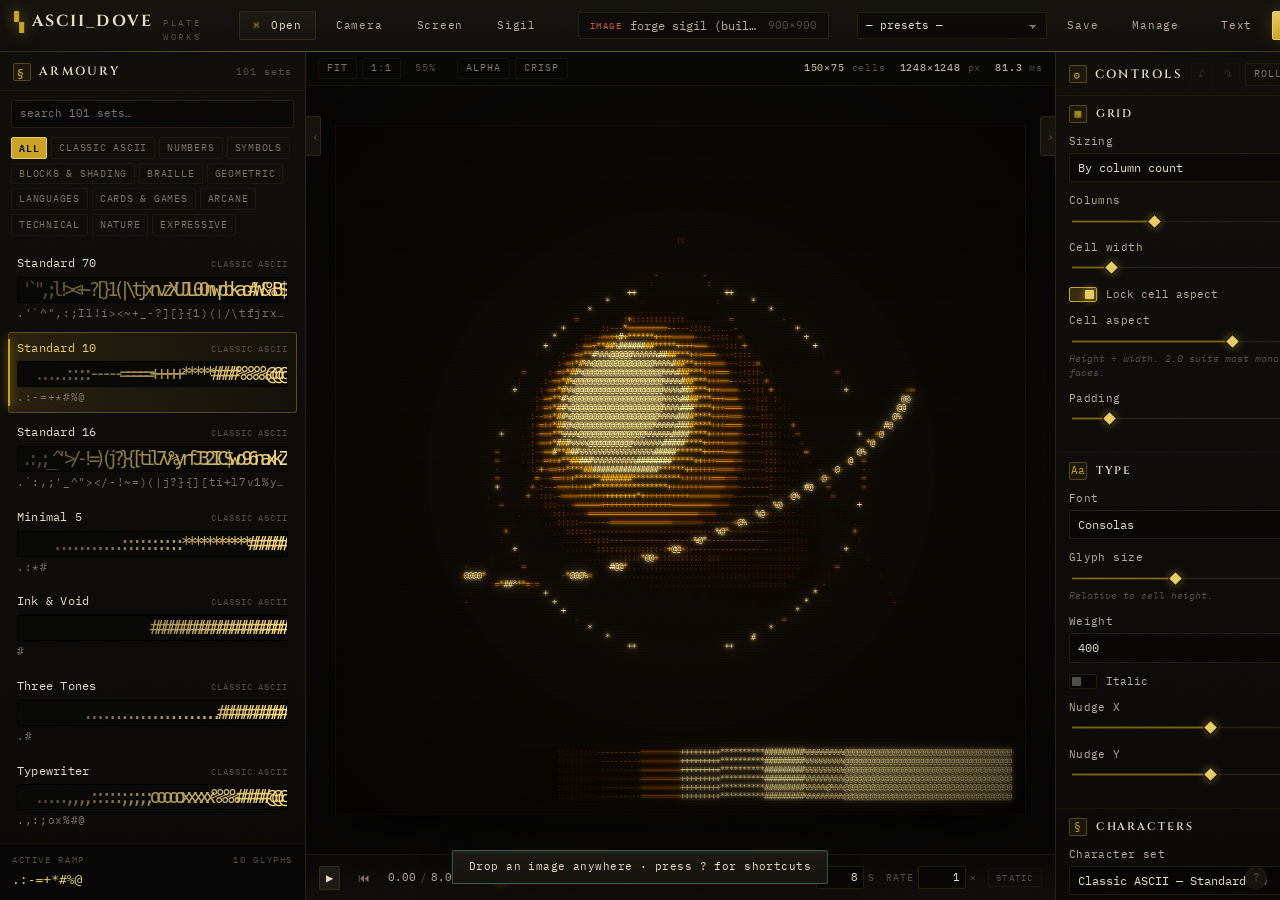
==== commit 22a659f7: "Add a separate touch build for phones The desktop app was unusable on a phone: at 375px both rails b" ====
--- a/index.html
+++ b/index.html
@@ -9,6 +9,35 @@
 <link rel="preconnect" href="https://fonts.googleapis.com">
 <link rel="preconnect" href="https://fonts.gstatic.com" crossorigin>
 <link href="https://fonts.googleapis.com/css2?family=Cinzel:wght@400;600;700&family=IBM+Plex+Mono:ital,wght@0,300;0,400;0,500;0,600;1,400&display=swap" rel="stylesheet">
+
+<script>
+/* Send phones to the touch build, before any styling, so there is no flash of
+   the desktop layout.
+
+   Deliberately NOT navigator.maxTouchPoints: Windows laptops with a
+   touchscreen report 10 of them, and a narrow window would then bounce a
+   desktop user into the phone UI. `pointer: coarse` asks whether the *primary*
+   pointer is a finger, which is the actual question — a touch laptop with a
+   trackpad reports `fine`.
+
+   `?desktop=1` overrides and is remembered. */
+(function () {
+  try {
+    if (/[?&]desktop=1/.test(location.search)) {
+      localStorage.setItem('asciidove.forceDesktop', '1');
+      return;
+    }
+    if (localStorage.getItem('asciidove.forceDesktop') === '1') return;
+
+    var ua = navigator.userAgentData;
+    var isPhone = !!(ua && ua.mobile === true);
+    var coarse = window.matchMedia('(pointer: coarse)').matches;
+    var narrow = window.matchMedia('(max-width: 900px)').matches;
+
+    if (isPhone || (coarse && narrow)) location.replace('mobile.html');
+  } catch (e) { /* storage or matchMedia blocked — stay on desktop */ }
+})();
+</script>
 
 <link rel="stylesheet" href="css/app.css">
 <link rel="icon" href="data:image/svg+xml,%3Csvg xmlns='http://www.w3.org/2000/svg' viewBox='0 0 32 32'%3E%3Crect width='32' height='32' fill='%230a0908'/%3E%3Ctext x='16' y='23' font-size='20' text-anchor='middle' fill='%23c9a227' font-family='serif'%3E%40%3C/text%3E%3C/svg%3E">
--- a/css/app.css
+++ b/css/app.css
@@ -1,7 +1,7 @@
 /* ==========================================================================
    ASCII_DOVE — app.css
-   "Forge & Vellum": engraved caps, gold-leaf hairlines, ember accents on a
-   warm near-black. Ornament lives at the edges; the controls stay surgical.
+   All styling. Colours, fonts and metrics are CSS custom properties on :root;
+   change those rather than the rules below.
    ========================================================================== */
 
 /* ───────────────────────────── tokens ───────────────────────────── */
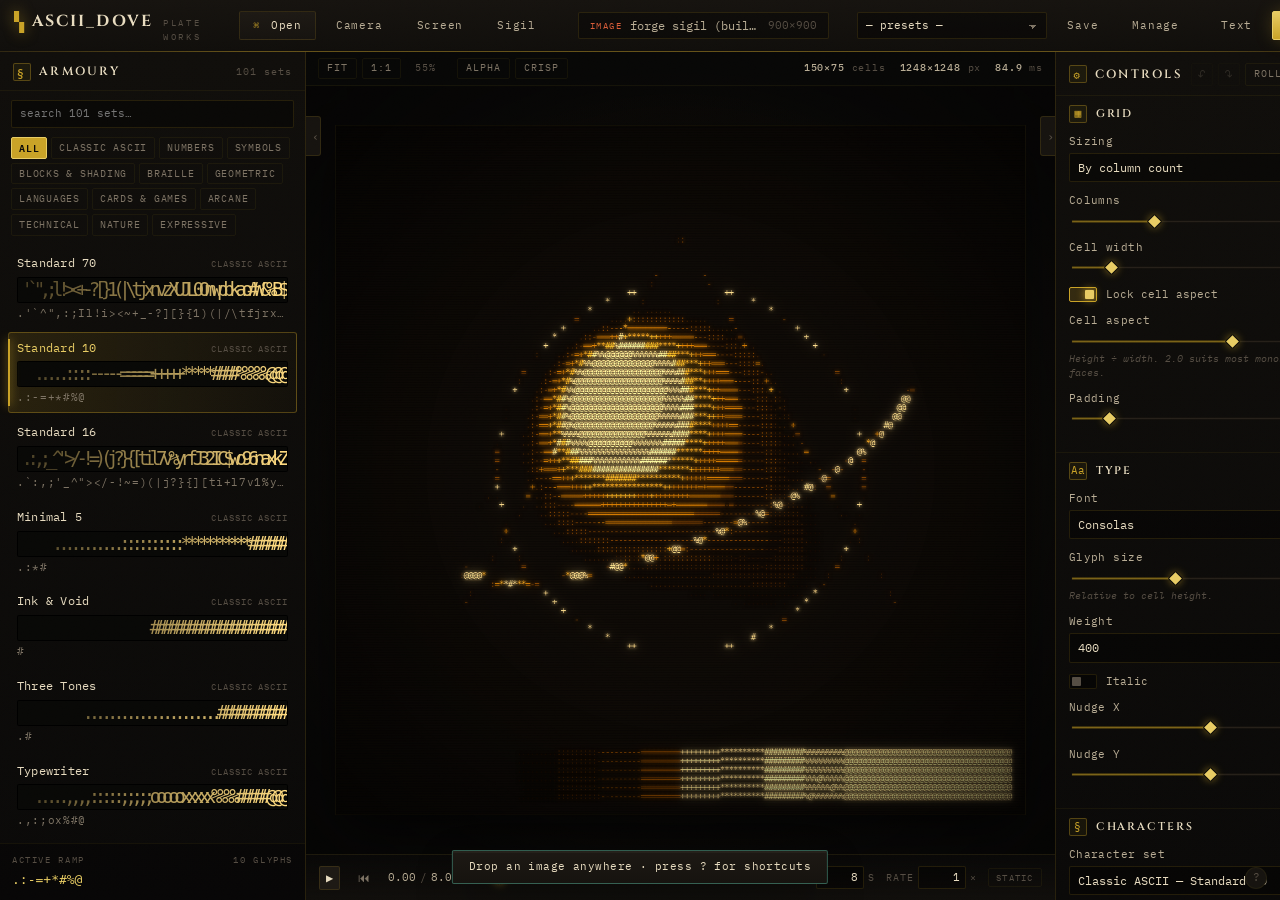
==== commit 74c13e1b: "Add a way back to the touch build from desktop The mobile build links to index.html?desktop=1, which" ====
--- a/index.html
+++ b/index.html
@@ -359,6 +359,7 @@
         <dt>?</dt><dd>This list</dd>
       </dl>
       <p class="note">Drop files anywhere on the stage. Everything runs locally — nothing is uploaded.</p>
+      <p class="note">On a phone? <a class="help-link" id="linkMobile" href="mobile.html">Switch to the touch build →</a></p>
     </div>
   </div>
 </div>
--- a/css/app.css
+++ b/css/app.css
@@ -1022,3 +1022,7 @@
   .no-right .rail-toggle-right { right: 0; }
   .mark-sub, .tb-source { display: none; }
 }
+
+/* Escape hatch to the touch build, in the help dialog. */
+.help-link { color: var(--gold); text-decoration: none; border-bottom: 1px solid var(--rule-strong); }
+.help-link:hover { color: var(--gold-hi); }
